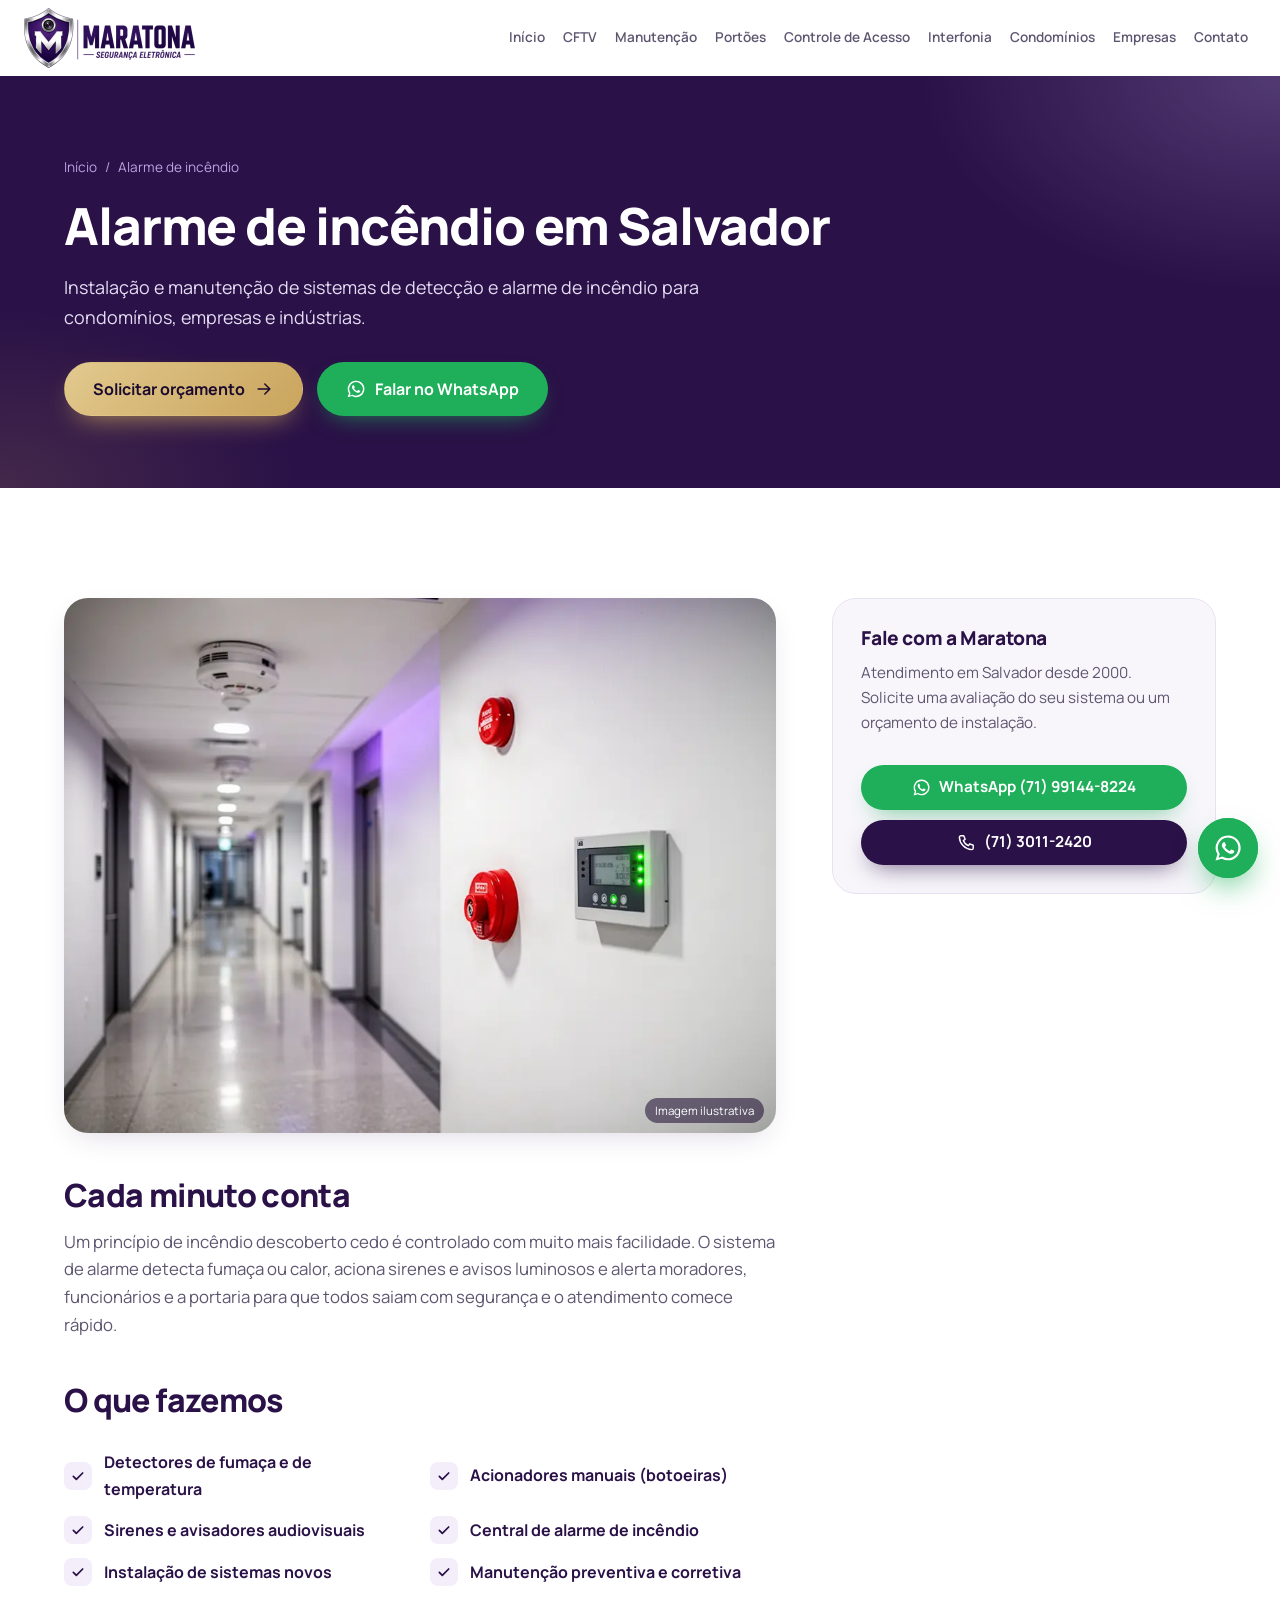
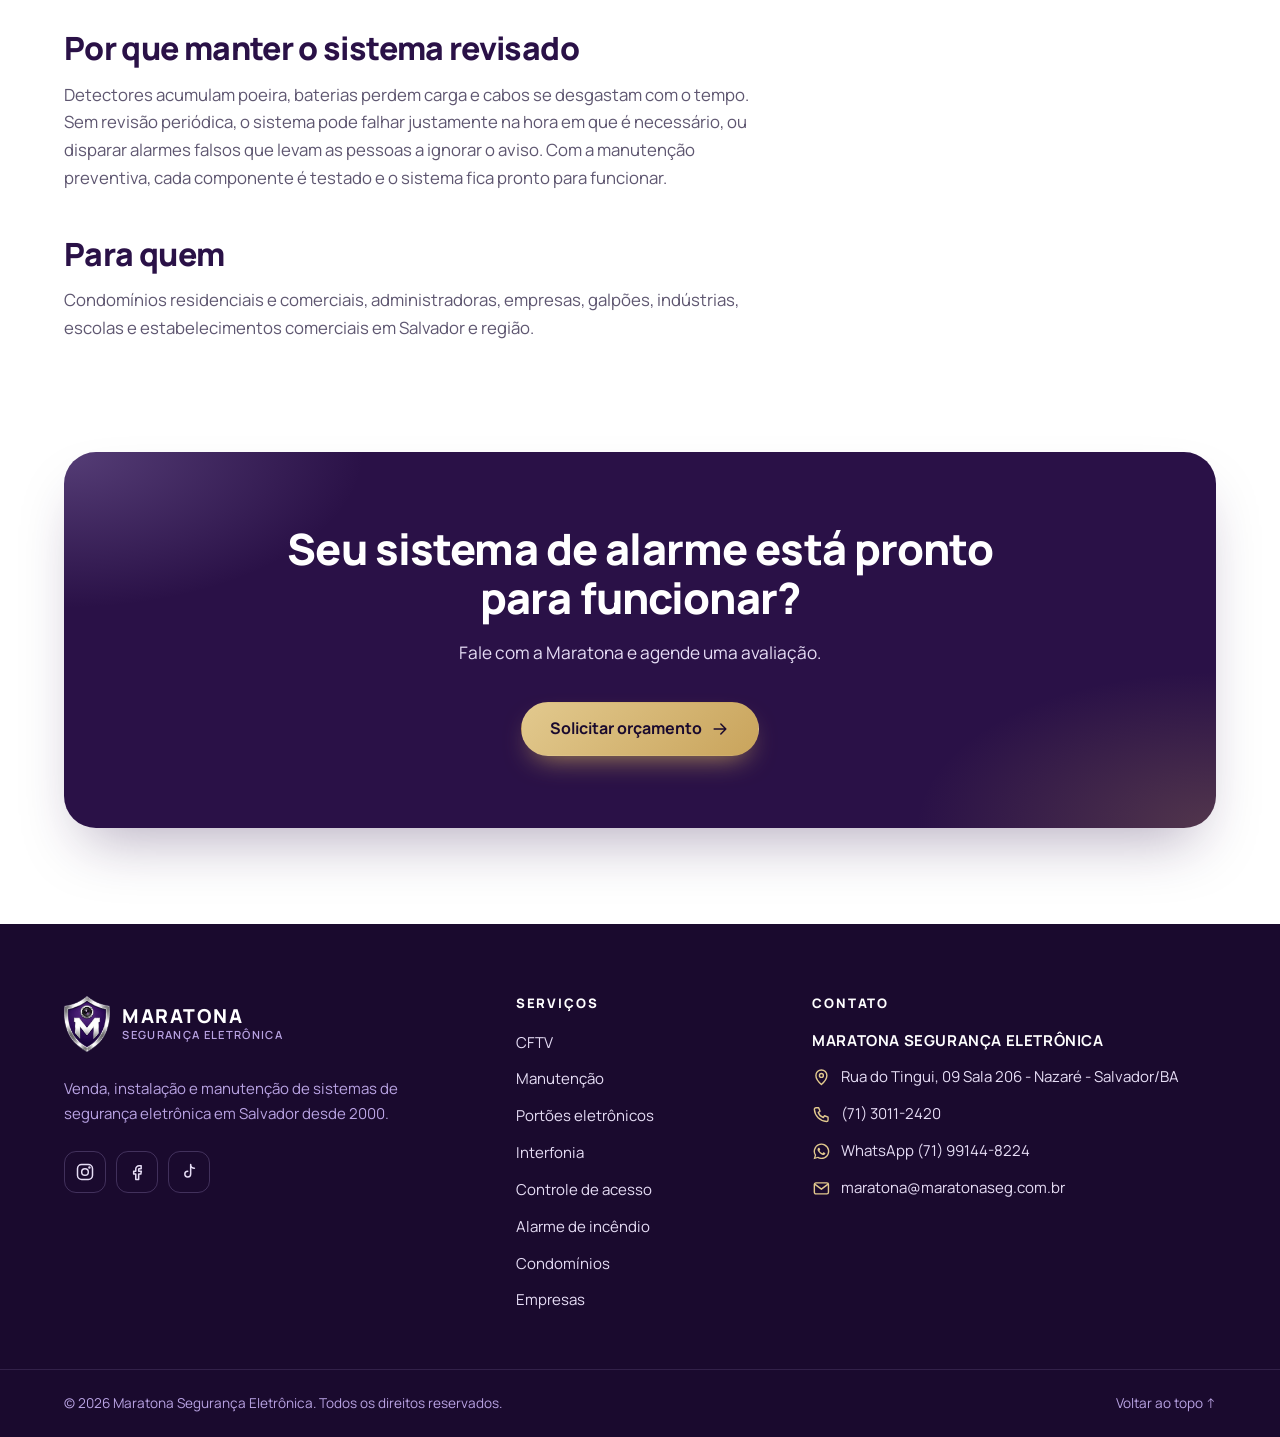
==== alarme-de-incendio/index.html @ a8b145b1 "Cria landing page de alarme de incêndio - Nova página /alarme-de-incendio/ com foto, serviços e cham" ====
<!DOCTYPE html>
<html lang="pt-BR">
<head>
  <meta charset="UTF-8">
  <meta name="viewport" content="width=device-width, initial-scale=1">
  <title>Alarme de incêndio em Salvador | Maratona Segurança Eletrônica</title>
  <meta name="description" content="Instalação e manutenção de sistemas de alarme de incêndio em Salvador: detectores de fumaça e calor, acionadores manuais, sirenes e central. Para condomínios e empresas.">
  <link rel="canonical" href="https://maratonaseg.com.br/alarme-de-incendio/">
  <meta name="theme-color" content="#2A1147">
  <meta property="og:type" content="website">
  <meta property="og:locale" content="pt_BR">
  <meta property="og:site_name" content="Maratona Segurança Eletrônica">
  <meta property="og:title" content="Alarme de incêndio em Salvador | Maratona Segurança Eletrônica">
  <meta property="og:description" content="Instalação e manutenção de sistemas de alarme de incêndio em Salvador: detectores de fumaça e calor, acionadores manuais, sirenes e central. Para condomínios e empresas.">
  <meta property="og:url" content="https://maratonaseg.com.br/alarme-de-incendio/">
  <meta property="og:image" content="https://maratonaseg.com.br/assets/img/og-image.png">
  <meta name="twitter:card" content="summary_large_image">
  <link rel="icon" href="../favicon.ico" sizes="any">
  <link rel="icon" href="../assets/img/favicon-32.png" sizes="32x32" type="image/png">
  <link rel="apple-touch-icon" href="../assets/img/apple-touch-icon.png">
  <link rel="manifest" href="../site.webmanifest">
  <link rel="preconnect" href="https://fonts.googleapis.com">
  <link rel="preconnect" href="https://fonts.gstatic.com" crossorigin>
  <link href="https://fonts.googleapis.com/css2?family=Manrope:wght@400;500;600;700;800&display=swap" rel="stylesheet">
  <link rel="stylesheet" href="../style.css?v=20261013b">
</head>
<body>
<!-- Página interna: Alarme de incêndio. Edite o conteúdo livremente mantendo a estrutura. -->
<svg width="0" height="0" style="position:absolute" aria-hidden="true" focusable="false">
  <defs>
    <symbol id="i-camera" viewBox="0 0 24 24"><path d="M3 7.5 16.5 4l1.6 5.2L4.6 13z"/><path d="m18 9 3-1v5l-3-.8"/><path d="M8 12.2 9 17H5"/><circle cx="12" cy="8" r="1.3"/></symbol>
    <symbol id="i-wrench" viewBox="0 0 24 24"><path d="M14.7 6.3a4 4 0 0 0 5 5L21 12.6a6 6 0 0 1-7.6 1.4L6 21.4a2 2 0 0 1-2.8-2.8L10.6 11A6 6 0 0 1 12 3.4z"/></symbol>
    <symbol id="i-gate" viewBox="0 0 24 24"><path d="M3 21V5M21 21V5M3 8h18M7 8v13M11 8v13M15 8v13M19 8v13M3 5h18"/></symbol>
    <symbol id="i-intercom" viewBox="0 0 24 24"><rect x="6" y="2.5" width="12" height="19" rx="2.5"/><circle cx="12" cy="7.5" r="1.8"/><path d="M9.5 12.5h5M9.5 15.5h5M9.5 18.5h5"/></symbol>
    <symbol id="i-access" viewBox="0 0 24 24"><path d="M4 8V5.5A1.5 1.5 0 0 1 5.5 4H8M16 4h2.5A1.5 1.5 0 0 1 20 5.5V8M20 16v2.5a1.5 1.5 0 0 1-1.5 1.5H16M8 20H5.5A1.5 1.5 0 0 1 4 18.5V16"/><circle cx="12" cy="10" r="2.6"/><path d="M7.8 16.5a4.6 4.6 0 0 1 8.4 0"/></symbol>
    <symbol id="i-lock" viewBox="0 0 24 24"><rect x="4.5" y="10.5" width="15" height="10.5" rx="2"/><path d="M8 10.5V7a4 4 0 0 1 8 0v3.5"/><circle cx="12" cy="15.3" r="1.4"/><path d="M12 16.7v1.6"/></symbol>
    <symbol id="i-alarm" viewBox="0 0 24 24"><path d="M6 16V11a6 6 0 0 1 12 0v5"/><path d="M4 16h16v3H4z"/><path d="M12 2v2M3.5 5.5 5 7M20.5 5.5 19 7"/></symbol>
    <symbol id="i-fire" viewBox="0 0 24 24"><path d="M12 2c1 3.5 5 5.5 5 10a5 5 0 0 1-10 0c0-2.4 1.2-4 2.5-5.3.2 1.6 1 2.8 2.3 3.3C12.3 7.5 11.6 4.6 12 2z"/><path d="M12 21a2.2 2.2 0 0 1-2.2-2.2c0-1.4 1.2-2.2 2.2-3.6 1 1.4 2.2 2.2 2.2 3.6A2.2 2.2 0 0 1 12 21z"/></symbol>
    <symbol id="i-fence" viewBox="0 0 24 24"><path d="M3 21V9M9 21V9M15 21V9M21 21V9M3 11.5h18M3 14.5h18M3 17.5h18"/><path d="m12 2-2 4h3l-2 4"/></symbol>
    <symbol id="i-videoporteiro" viewBox="0 0 24 24"><rect x="3" y="3" width="18" height="13" rx="2"/><circle cx="12" cy="8.5" r="2.2"/><path d="M8.5 13.2a4 4 0 0 1 7 0"/><path d="M8 20h8M12 16v4"/></symbol>
    <symbol id="i-auto" viewBox="0 0 24 24"><rect x="7" y="7" width="10" height="10" rx="1.5"/><path d="M10 10h4v4h-4zM10 3v4M14 3v4M10 17v4M14 17v4M3 10h4M3 14h4M17 10h4M17 14h4"/></symbol>
    <symbol id="i-check" viewBox="0 0 24 24"><path d="m5 12.5 4.5 4.5L19 7.5"/></symbol>
    <symbol id="i-arrow" viewBox="0 0 24 24"><path d="M5 12h14M13 6l6 6-6 6"/></symbol>
    <symbol id="i-phone" viewBox="0 0 24 24"><path d="M5 3.5h3.5l1.8 4.5-2.3 1.5a11 11 0 0 0 6.5 6.5l1.5-2.3 4.5 1.8V19a2 2 0 0 1-2 2A16.5 16.5 0 0 1 3 5.5a2 2 0 0 1 2-2z"/></symbol>
    <symbol id="i-mail" viewBox="0 0 24 24"><rect x="3" y="5" width="18" height="14" rx="2"/><path d="m3.5 6.5 8.5 6.5 8.5-6.5"/></symbol>
    <symbol id="i-pin" viewBox="0 0 24 24"><path d="M12 21s-7-6.2-7-11.5a7 7 0 0 1 14 0C19 14.8 12 21 12 21z"/><circle cx="12" cy="9.5" r="2.5"/></symbol>
    <symbol id="i-shield" viewBox="0 0 24 24"><path d="M12 2.5 4 5.5v6c0 5 3.4 8.8 8 10 4.6-1.2 8-5 8-10v-6z"/><path d="m8.5 12 2.5 2.5 4.5-5"/></symbol>
    <symbol id="i-clock" viewBox="0 0 24 24"><circle cx="12" cy="12" r="9"/><path d="M12 7v5l3.5 2"/></symbol>
    <symbol id="i-building" viewBox="0 0 24 24"><path d="M4 21V4.5A1.5 1.5 0 0 1 5.5 3h8A1.5 1.5 0 0 1 15 4.5V21M15 9h3.5A1.5 1.5 0 0 1 20 10.5V21M2.5 21h19M8 7h3M8 11h3M8 15h3"/></symbol>
    <symbol id="i-report" viewBox="0 0 24 24"><path d="M14 3H6.5A1.5 1.5 0 0 0 5 4.5v15A1.5 1.5 0 0 0 6.5 21h11a1.5 1.5 0 0 0 1.5-1.5V8z"/><path d="M14 3v5h5M8.5 13h7M8.5 17h5"/></symbol>
    <symbol id="i-whatsapp" viewBox="0 0 24 24"><path fill="currentColor" stroke="none" d="M12.04 2a9.9 9.9 0 0 0-8.5 14.98L2 22l5.16-1.5A9.93 9.93 0 1 0 12.04 2zm0 18.13a8.2 8.2 0 0 1-4.2-1.15l-.3-.18-3.06.9.9-2.98-.2-.31a8.22 8.22 0 1 1 6.86 3.72zm4.5-6.15c-.25-.12-1.46-.72-1.69-.8-.23-.08-.39-.12-.55.12-.17.25-.64.8-.78.97-.14.16-.29.18-.53.06a6.7 6.7 0 0 1-3.34-2.92c-.25-.43.25-.4.72-1.34.08-.16.04-.3-.02-.43-.06-.12-.55-1.33-.76-1.82-.2-.48-.4-.41-.55-.42h-.47a.9.9 0 0 0-.65.3 2.74 2.74 0 0 0-.86 2.04 4.77 4.77 0 0 0 1 2.53 10.9 10.9 0 0 0 4.18 3.7c1.56.67 2.17.73 2.95.61.47-.07 1.46-.6 1.66-1.17.2-.58.2-1.07.14-1.17-.06-.1-.22-.16-.47-.28z"/></symbol>
    <symbol id="i-instagram" viewBox="0 0 24 24"><rect x="3" y="3" width="18" height="18" rx="5"/><circle cx="12" cy="12" r="4"/><circle cx="17.3" cy="6.7" r=".6" fill="currentColor"/></symbol>
    <symbol id="i-facebook" viewBox="0 0 24 24"><path d="M14.5 8H17V4.5h-2.5A4 4 0 0 0 10.5 8.5V11H8v3.5h2.5V21H14v-6.5h2.6l.6-3.5H14V8.8a.8.8 0 0 1 .5-.8z"/></symbol>
    <symbol id="i-tiktok" viewBox="0 0 24 24"><path d="M14 3v11.5a3.5 3.5 0 1 1-3.5-3.5M14 3a4.5 4.5 0 0 0 4.5 4.5"/></symbol>
    <symbol id="i-youtube" viewBox="0 0 24 24"><rect x="2.5" y="5.5" width="19" height="13" rx="3.5"/><path d="m10.5 9.3 4.5 2.7-4.5 2.7z" fill="currentColor"/></symbol>
  </defs>
</svg>

<a class="skip-link" href="#conteudo">Pular para o conteúdo</a>
<header class="header" id="topo">
  <div class="container header__inner">
    <a href="../" class="logo" aria-label="Maratona Segurança Eletrônica — página inicial">
      <img class="logo__img" src="../assets/img/logo.png" srcset="../assets/img/logo.png 1x, ../assets/img/logo@2x.png 2x" alt="Maratona Segurança Eletrônica" width="342" height="120">
    </a>

    <nav class="nav" id="menu" aria-label="Menu principal">
      <ul class="nav__list">
        <li><a href="../">Início</a></li>
        <li><a href="../#cftv">CFTV</a></li>
        <li><a href="../#manutencao">Manutenção</a></li>
        <li><a href="../#portoes">Portões</a></li>
        <li><a href="../#controle-de-acesso">Controle de Acesso</a></li>
        <li><a href="../#interfonia">Interfonia</a></li>
        <li><a href="../#condominios">Condomínios</a></li>
        <li><a href="../#empresas">Empresas</a></li>
        <li><a href="../#contato">Contato</a></li>
      </ul>
      <a class="btn btn--whats nav__cta-mobile" href="https://wa.me/5571991448224?text=Ol%C3%A1%2C%20vim%20pelo%20site%20da%20Maratona%20e%20gostaria%20de%20um%20atendimento." target="_blank" rel="noopener" data-whats>
        <svg class="icon"><use href="#i-whatsapp"/></svg> Falar no WhatsApp
      </a>
    </nav>

    <a class="btn btn--whats header__cta" href="https://wa.me/5571991448224?text=Ol%C3%A1%2C%20vim%20pelo%20site%20da%20Maratona%20e%20gostaria%20de%20um%20atendimento." target="_blank" rel="noopener" data-whats>
      <svg class="icon"><use href="#i-whatsapp"/></svg> Falar no WhatsApp
    </a>

    <button class="menu-toggle" type="button" aria-controls="menu" aria-expanded="false" aria-label="Abrir menu">
      <span></span><span></span><span></span>
    </button>
  </div>
</header>

<main id="conteudo">
  <section class="page-hero">
    <div class="container">
      <nav class="breadcrumb" aria-label="Você está em"><a href="../">Início</a> <span aria-hidden="true">/</span> <span aria-current="page">Alarme de incêndio</span></nav>
      <h1>Alarme de incêndio em Salvador</h1>
      <p>Instalação e manutenção de sistemas de detecção e alarme de incêndio para condomínios, empresas e indústrias.</p>
      <div class="hero__actions">
        <a class="btn btn--gold btn--lg" href="../#contato" data-servico="Alarme de incêndio">Solicitar orçamento <svg class="icon"><use href="#i-arrow"/></svg></a>
        <a class="btn btn--whats btn--lg" href="https://wa.me/5571991448224?text=Ol%C3%A1%2C%20vim%20pelo%20site%20e%20gostaria%20de%20um%20or%C3%A7amento%20de%20alarme%20de%20inc%C3%AAndio." target="_blank" rel="noopener"><svg class="icon"><use href="#i-whatsapp"/></svg> Falar no WhatsApp</a>
      </div>
    </div>
  </section>

  <section class="section">
    <div class="container page-body">
      <div>
        <figure class="page-photo">
          <img src="../assets/img/fotos/alarme-incendio.webp" srcset="../assets/img/fotos/alarme-incendio-600.webp 600w, ../assets/img/fotos/alarme-incendio.webp 1024w" sizes="(max-width: 1024px) 92vw, 720px" width="1024" height="768" alt="Detector de fumaça, acionador manual e sirene de alarme de incêndio em corredor" decoding="async">
          <figcaption>Imagem ilustrativa</figcaption>
        </figure>

        <h2>Cada minuto conta</h2>
        <p>Um princípio de incêndio descoberto cedo é controlado com muito mais facilidade. O sistema de alarme detecta fumaça ou calor, aciona sirenes e avisos luminosos e alerta moradores, funcionários e a portaria para que todos saiam com segurança e o atendimento comece rápido.</p>

        <h2>O que fazemos</h2>
        <ul class="feature-list">
          <li><svg class="icon"><use href="#i-check"/></svg> Detectores de fumaça e de temperatura</li>
          <li><svg class="icon"><use href="#i-check"/></svg> Acionadores manuais (botoeiras)</li>
          <li><svg class="icon"><use href="#i-check"/></svg> Sirenes e avisadores audiovisuais</li>
          <li><svg class="icon"><use href="#i-check"/></svg> Central de alarme de incêndio</li>
          <li><svg class="icon"><use href="#i-check"/></svg> Instalação de sistemas novos</li>
          <li><svg class="icon"><use href="#i-check"/></svg> Manutenção preventiva e corretiva</li>
        </ul>

        <h2>Por que manter o sistema revisado</h2>
        <p>Detectores acumulam poeira, baterias perdem carga e cabos se desgastam com o tempo. Sem revisão periódica, o sistema pode falhar justamente na hora em que é necessário, ou disparar alarmes falsos que levam as pessoas a ignorar o aviso. Com a manutenção preventiva, cada componente é testado e o sistema fica pronto para funcionar.</p>

        <h2>Para quem</h2>
        <p>Condomínios residenciais e comerciais, administradoras, empresas, galpões, indústrias, escolas e estabelecimentos comerciais em Salvador e região.</p>
      </div>
      <aside class="page-aside">
        <h3>Fale com a Maratona</h3>
        <p>Atendimento em Salvador desde 2000. Solicite uma avaliação do seu sistema ou um orçamento de instalação.</p>
        <a class="btn btn--whats" href="https://wa.me/5571991448224?text=Ol%C3%A1%2C%20vim%20pelo%20site%20e%20gostaria%20de%20um%20or%C3%A7amento%20de%20alarme%20de%20inc%C3%AAndio." target="_blank" rel="noopener"><svg class="icon"><use href="#i-whatsapp"/></svg> WhatsApp (71) 99144-8224</a>
        <a class="btn btn--primary" href="tel:+557130112420"><svg class="icon"><use href="#i-phone"/></svg> (71) 3011-2420</a>
      </aside>
    </div>
  </section>

  <section class="section cta-final" style="padding:0 0 96px;background:#fff">
    <div class="container">
      <div class="cta-final__inner">
        <h2>Seu sistema de alarme está pronto para funcionar?</h2>
        <p>Fale com a Maratona e agende uma avaliação.</p>
        <div class="cta-final__actions">
          <a class="btn btn--gold btn--lg" href="../#contato" data-servico="Alarme de incêndio">Solicitar orçamento <svg class="icon"><use href="#i-arrow"/></svg></a>
        </div>
      </div>
    </div>
  </section>
</main>

<footer class="footer">
  <div class="container footer__grid">
    <div class="footer__brand">
      <a href="../" class="logo logo--light" aria-label="Maratona Segurança Eletrônica — voltar ao topo">
        <img class="logo__shield" src="../assets/img/logo-escudo.png" alt="" width="165" height="200" loading="lazy">
        <span class="logo__text"><strong>MARATONA</strong><small>Segurança Eletrônica</small></span>
      </a>
      <p>Venda, instalação e manutenção de sistemas de segurança eletrônica em Salvador desde 2000.</p>
      <!-- Redes sociais -->
      <ul class="social" aria-label="Redes sociais">
        <li><a href="https://www.instagram.com/maratonaseg/" target="_blank" rel="noopener" data-social="instagram" aria-label="Instagram @maratonaseg"><svg class="icon"><use href="#i-instagram"/></svg></a></li>
        <li><a href="https://www.facebook.com/maratona.seg" target="_blank" rel="noopener" data-social="facebook" aria-label="Facebook maratona.seg"><svg class="icon"><use href="#i-facebook"/></svg></a></li>
        <li><a href="https://www.tiktok.com/@maratonaseg" target="_blank" rel="noopener" data-social="tiktok" aria-label="TikTok @maratonaseg"><svg class="icon"><use href="#i-tiktok"/></svg></a></li>
      </ul>
    </div>

    <div>
      <h3 class="footer__title">Serviços</h3>
      <ul class="footer__links">
        <li><a href="../cftv/">CFTV</a></li>
        <li><a href="../manutencao/">Manutenção</a></li>
        <li><a href="../portoes/">Portões eletrônicos</a></li>
        <li><a href="../interfonia/">Interfonia</a></li>
        <li><a href="../controle-de-acesso/">Controle de acesso</a></li>
        <li><a href="../alarme-de-incendio/">Alarme de incêndio</a></li>
        <li><a href="../condominios/">Condomínios</a></li>
        <li><a href="../empresas/">Empresas</a></li>
      </ul>
    </div>

    <div>
      <h3 class="footer__title">Contato</h3>
      <ul class="footer__contact">
        <li><strong>MARATONA SEGURANÇA ELETRÔNICA</strong></li>
        <li><svg class="icon"><use href="#i-pin"/></svg> Rua do Tingui, 09 Sala 206 - Nazaré - Salvador/BA</li>
        <li><svg class="icon"><use href="#i-phone"/></svg> <a href="tel:+557130112420">(71) 3011-2420</a></li>
        <li><svg class="icon"><use href="#i-whatsapp"/></svg> <a href="https://wa.me/5571991448224" target="_blank" rel="noopener" data-whats>WhatsApp (71) 99144-8224</a></li>
        <li><svg class="icon"><use href="#i-mail"/></svg> <a href="mailto:maratona@maratonaseg.com.br">maratona@maratonaseg.com.br</a></li>
      </ul>
    </div>
  </div>
  <div class="footer__bottom">
    <div class="container">
      <p>© <span id="ano">2026</span> Maratona Segurança Eletrônica. Todos os direitos reservados.</p>
      <a href="#topo">Voltar ao topo ↑</a>
    </div>
  </div>
</footer>

<a class="whats-float" href="https://wa.me/5571991448224?text=Ol%C3%A1%2C%20vim%20pelo%20site%20da%20Maratona%20e%20gostaria%20de%20um%20atendimento." target="_blank" rel="noopener" aria-label="Falar no WhatsApp" data-whats>
  <svg class="icon"><use href="#i-whatsapp"/></svg>
</a>

<script src="../script.js" defer></script>
</body>
</html>
---- style.css ----
/* ==========================================================
   MARATONA SEGURANÇA ELETRÔNICA — style.css
   Cor principal: #2A1147 (roxo escuro)
   ========================================================== */

/* ---------- Tokens ---------- */
:root {
  --roxo: #2A1147;
  --roxo-900: #1A0A2E;
  --roxo-700: #3D1C63;
  --roxo-500: #5B3D8A;
  --lilas: #B9A3E3;
  --lilas-200: #E6DDF5;
  --lilas-100: #F3EEFA;
  --dourado: #C9A45C;
  --dourado-claro: #E2C98E;
  --whats: #1FAF5A;
  --whats-dark: #178A47;

  --bg: #FFFFFF;
  --bg-soft: #F8F6FB;
  --text: #1E1530;
  --text-muted: #5E5670;
  --border: #E7E2EF;

  --radius-sm: 10px;
  --radius: 16px;
  --radius-lg: 24px;
  --shadow-sm: 0 1px 2px rgba(42, 17, 71, .06), 0 2px 8px rgba(42, 17, 71, .05);
  --shadow: 0 10px 30px -10px rgba(42, 17, 71, .18);
  --shadow-lg: 0 30px 60px -20px rgba(42, 17, 71, .35);

  --font: "Manrope", system-ui, -apple-system, "Segoe UI", Roboto, sans-serif;
  --container: 1200px;
  --header-h: 76px;
  --ease: cubic-bezier(.2, .7, .2, 1);
}

/* ---------- Reset / base ---------- */
*, *::before, *::after { box-sizing: border-box; }
html { scroll-behavior: smooth; scroll-padding-top: calc(var(--header-h) + 12px); -webkit-text-size-adjust: 100%; }
body {
  margin: 0;
  font-family: var(--font);
  font-size: 16px;
  line-height: 1.65;
  color: var(--text);
  background: var(--bg);
  -webkit-font-smoothing: antialiased;
  overflow-x: hidden;
}
html, body { overflow-x: clip; }
img, svg { display: block; max-width: 100%; }
a { color: inherit; text-decoration: none; }
ul, ol { margin: 0; padding: 0; list-style: none; }
h1, h2, h3 { margin: 0; line-height: 1.15; letter-spacing: -.02em; color: var(--roxo); }
p { margin: 0; }
address { font-style: normal; }
button, input, select, textarea { font: inherit; color: inherit; }

.container { width: 100%; max-width: var(--container); margin-inline: auto; padding-inline: 24px; }

.icon {
  width: 1.25em; height: 1.25em; flex-shrink: 0;
  fill: none; stroke: currentColor; stroke-width: 1.8; stroke-linecap: round; stroke-linejoin: round;
}
.icon--lg { width: 30px; height: 30px; }

:focus-visible { outline: 3px solid var(--dourado); outline-offset: 3px; border-radius: 6px; }

.skip-link {
  position: absolute; left: 16px; top: -60px; z-index: 200;
  background: var(--roxo); color: #fff; padding: 10px 16px; border-radius: 8px;
}
.skip-link:focus { top: 12px; }

/* ---------- Botões ---------- */
.btn {
  display: inline-flex; align-items: center; justify-content: center; gap: .55em;
  padding: 12px 22px; border-radius: 999px; border: 1.5px solid transparent;
  font-weight: 700; font-size: .95rem; line-height: 1.2; white-space: nowrap;
  cursor: pointer; transition: transform .2s var(--ease), box-shadow .2s var(--ease), background .2s, color .2s, border-color .2s;
}
.btn:hover { transform: translateY(-2px); }
.btn--lg { padding: 16px 28px; font-size: 1rem; }
.btn--block { width: 100%; }
.btn--primary { background: var(--roxo); color: #fff; box-shadow: 0 10px 24px -10px rgba(42, 17, 71, .7); }
.btn--primary:hover { background: var(--roxo-700); }
.btn--whats { background: var(--whats); color: #fff; box-shadow: 0 10px 24px -12px rgba(31, 175, 90, .8); }
.btn--whats:hover { background: var(--whats-dark); }
.btn--gold { background: linear-gradient(135deg, var(--dourado-claro), var(--dourado)); color: var(--roxo-900); box-shadow: 0 12px 28px -12px rgba(201, 164, 92, .9); }
.btn--ghost-light { border-color: rgba(255, 255, 255, .35); color: #fff; }
.btn--ghost-light:hover { background: rgba(255, 255, 255, .08); border-color: rgba(255, 255, 255, .6); }

/* ---------- Logo ---------- */
.logo { display: inline-flex; align-items: center; gap: 12px; flex-shrink: 0; }
.logo__img { height: 60px; width: auto; }
.logo__shield { height: 56px; width: auto; }
.logo__mark {
  display: grid; place-items: center; width: 42px; height: 42px; border-radius: 12px;
  background: linear-gradient(145deg, var(--roxo-700), var(--roxo));
  color: #fff; font-weight: 800; font-size: 1.3rem;
  box-shadow: inset 0 -3px 0 var(--dourado);
}
.logo__text { display: flex; flex-direction: column; line-height: 1.05; }
.logo__text strong { color: var(--roxo); font-size: 1.2rem; font-weight: 800; letter-spacing: .08em; }
.logo__text small { color: var(--text-muted); font-size: .7rem; font-weight: 600; letter-spacing: .12em; text-transform: uppercase; margin-top: 3px; }
.logo--light .logo__text strong { color: #fff; }
.logo--light .logo__text small { color: var(--lilas); }

/* ---------- Header ---------- */
.header {
  position: sticky; top: 0; z-index: 100; height: var(--header-h);
  background: transparent;
  border-bottom: 1px solid transparent;
  transition: border-color .3s, box-shadow .3s;
}
.header::before {
  content: ""; position: absolute; inset: 0; z-index: -1;
  background: rgba(255, 255, 255, .9);
  backdrop-filter: saturate(160%) blur(14px); -webkit-backdrop-filter: saturate(160%) blur(14px);
}
.header.is-scrolled { border-color: var(--border); box-shadow: 0 6px 24px -18px rgba(42, 17, 71, .5); }
.header__inner { height: 100%; display: flex; align-items: center; gap: 20px; max-width: 1400px; }
.nav { margin-left: auto; }
.nav__list { display: flex; align-items: center; gap: 2px; }
.nav__list a {
  position: relative; display: block; padding: 8px 10px; border-radius: 8px;
  font-size: .88rem; font-weight: 600; color: var(--text-muted); white-space: nowrap; transition: color .2s;
}
.nav__list a::after {
  content: ""; position: absolute; left: 10px; right: 10px; bottom: 2px; height: 2px;
  background: var(--dourado); transform: scaleX(0); transform-origin: left; transition: transform .25s var(--ease);
}
.nav__list a:hover, .nav__list a.is-active { color: var(--roxo); }
.nav__list a:hover::after, .nav__list a.is-active::after { transform: scaleX(1); }
.nav__cta-mobile { display: none; }
.header__cta { padding: 10px 18px; font-size: .88rem; }

.menu-toggle {
  display: none; width: 46px; height: 46px; margin-left: 8px; border: 1px solid var(--border);
  border-radius: 12px; background: #fff; cursor: pointer; position: relative;
}
.menu-toggle span {
  position: absolute; left: 12px; right: 12px; height: 2px; background: var(--roxo); border-radius: 2px;
  transition: transform .3s var(--ease), opacity .2s;
}
.menu-toggle span:nth-child(1) { top: 15px; }
.menu-toggle span:nth-child(2) { top: 22px; }
.menu-toggle span:nth-child(3) { top: 29px; }
.menu-toggle[aria-expanded="true"] span:nth-child(1) { transform: translateY(7px) rotate(45deg); }
.menu-toggle[aria-expanded="true"] span:nth-child(2) { opacity: 0; }
.menu-toggle[aria-expanded="true"] span:nth-child(3) { transform: translateY(-7px) rotate(-45deg); }

/* ---------- Tipografia de seção ---------- */
.section { padding: 110px 0; }
.section__head { max-width: 720px; margin: 0 auto 56px; text-align: center; }
.section__head h2, .section h2 { font-size: clamp(1.9rem, 3.4vw, 2.75rem); font-weight: 800; }
.section__head p:not(.kicker) { margin-top: 16px; color: var(--text-muted); font-size: 1.08rem; }
.kicker {
  display: inline-flex; align-items: center; gap: 10px; margin-bottom: 14px;
  font-size: .78rem; font-weight: 800; letter-spacing: .16em; text-transform: uppercase; color: var(--roxo-500);
}
.kicker::before { content: ""; width: 22px; height: 2px; background: var(--dourado); }
.kicker--gold { color: var(--dourado-claro); }

/* ---------- Hero ---------- */
.hero { position: relative; overflow: hidden; padding: 84px 0 110px; }
.hero__bg {
  position: absolute; inset: 0; z-index: -1;
  background:
    radial-gradient(900px 500px at 88% 10%, rgba(185, 163, 227, .35), transparent 60%),
    radial-gradient(700px 400px at 0% 100%, rgba(201, 164, 92, .10), transparent 60%),
    linear-gradient(180deg, #fff 0%, var(--bg-soft) 100%);
}
.hero__bg::after {
  content: ""; position: absolute; inset: 0;
  background-image: linear-gradient(rgba(42, 17, 71, .05) 1px, transparent 1px), linear-gradient(90deg, rgba(42, 17, 71, .05) 1px, transparent 1px);
  background-size: 48px 48px;
  mask-image: radial-gradient(ellipse 70% 60% at 70% 40%, #000 20%, transparent 75%);
  -webkit-mask-image: radial-gradient(ellipse 70% 60% at 70% 40%, #000 20%, transparent 75%);
}
.hero__inner { display: grid; grid-template-columns: 1.05fr 1fr; gap: 56px; align-items: center; }
.eyebrow {
  display: inline-flex; align-items: center; gap: 10px; padding: 7px 14px 7px 12px; margin-bottom: 24px;
  background: #fff; border: 1px solid var(--lilas-200); border-radius: 999px;
  font-size: .82rem; font-weight: 700; color: var(--roxo); box-shadow: var(--shadow-sm);
}
.eyebrow__dot { width: 8px; height: 8px; border-radius: 50%; background: var(--dourado); box-shadow: 0 0 0 4px rgba(201, 164, 92, .2); }
.hero h1 { font-size: clamp(2.3rem, 5vw, 3.7rem); font-weight: 800; letter-spacing: -.035em; }
.hl { background: linear-gradient(90deg, var(--roxo-500), var(--roxo) 70%); -webkit-background-clip: text; background-clip: text; color: transparent; position: relative; }
.hero__lead { margin-top: 22px; max-width: 560px; font-size: 1.15rem; color: var(--text-muted); }
.hero__actions { display: flex; flex-wrap: wrap; gap: 14px; margin-top: 34px; }
.hero__tags { display: flex; flex-wrap: wrap; gap: 8px; margin-top: 34px; }
.hero__tags li {
  padding: 6px 12px; border-radius: 8px; background: var(--lilas-100); color: var(--roxo-700);
  font-size: .8rem; font-weight: 700;
}

/* Hero visual */
.hero__visual { position: relative; min-height: 460px; }
.panel { position: absolute; white-space: nowrap; background: #fff; border-radius: var(--radius-lg); box-shadow: var(--shadow-lg); border: 1px solid rgba(255, 255, 255, .7); }
.panel--feed {
  top: 10px; right: 0; width: 88%; padding: 12px; background: var(--roxo-900);
  border-color: rgba(185, 163, 227, .2); animation: float 7s ease-in-out infinite;
}
.panel__bar, .panel__foot {
  display: flex; align-items: center; gap: 8px; padding: 6px 8px;
  color: var(--lilas-200); font-size: .74rem; font-weight: 600; letter-spacing: .04em;
}
.panel__foot { justify-content: space-between; color: var(--lilas); }
.panel__live { margin-left: auto; padding: 2px 8px; border-radius: 6px; background: rgba(201, 164, 92, .2); color: var(--dourado-claro); font-size: .66rem; font-weight: 800; }
.rec { width: 8px; height: 8px; border-radius: 50%; background: #ff4d6d; animation: blink 1.4s infinite; }
.mono { font-family: ui-monospace, SFMono-Regular, Menlo, monospace; color: #ff8fa3; }
.feed { position: relative; aspect-ratio: 16 / 10; border-radius: 14px; overflow: hidden; }
.feed__scene { position: absolute; inset: 0; width: 100%; height: 100%; }
.feed__grid {
  position: absolute; inset: 0; z-index: 2; pointer-events: none;
  background-image: linear-gradient(rgba(185, 163, 227, .12) 1px, transparent 1px), linear-gradient(90deg, rgba(185, 163, 227, .12) 1px, transparent 1px);
  background-size: 33.33% 33.33%;
}
.feed__scan {
  position: absolute; left: 0; right: 0; height: 40%; z-index: 3;
  background: linear-gradient(180deg, transparent, rgba(185, 163, 227, .18), transparent);
  animation: scan 4s linear infinite;
}
.panel--access {
  left: 0; bottom: 100px; z-index: 2; display: flex; align-items: center; gap: 14px; padding: 16px 20px 16px 16px;
  animation: float 7s ease-in-out -2s infinite;
}
.face { position: relative; width: 58px; height: 58px; border-radius: 12px; background: var(--lilas-100); display: grid; place-items: center; }
.face svg { width: 40px; fill: none; stroke: var(--roxo); stroke-width: 4; stroke-linecap: round; }
.face__corner { position: absolute; width: 12px; height: 12px; border: 2.5px solid var(--dourado); }
.face__corner.tl { top: -3px; left: -3px; border-right: 0; border-bottom: 0; border-radius: 6px 0 0 0; }
.face__corner.tr { top: -3px; right: -3px; border-left: 0; border-bottom: 0; border-radius: 0 6px 0 0; }
.face__corner.bl { bottom: -3px; left: -3px; border-right: 0; border-top: 0; border-radius: 0 0 0 6px; }
.face__corner.br { bottom: -3px; right: -3px; border-left: 0; border-top: 0; border-radius: 0 0 6px 0; }
.access__label { font-size: .72rem; font-weight: 700; letter-spacing: .08em; text-transform: uppercase; color: var(--text-muted); }
.access__ok { display: flex; align-items: center; gap: 6px; font-weight: 800; color: var(--whats-dark); }
.panel--cam {
  right: 18px; bottom: -6px; display: flex; align-items: center; gap: 12px; padding: 12px 18px 12px 12px;
  animation: float 7s ease-in-out -4s infinite;
}
.cam-illus { width: 76px; }
.cam__status { display: flex; align-items: center; gap: 8px; font-weight: 700; font-size: .9rem; color: var(--roxo); }
.dot-ok { width: 9px; height: 9px; border-radius: 50%; background: var(--whats); box-shadow: 0 0 0 4px rgba(31, 175, 90, .18); }

@keyframes float { 0%, 100% { transform: translateY(0); } 50% { transform: translateY(-10px); } }
@keyframes blink { 50% { opacity: .25; } }
@keyframes scan { from { top: -40%; } to { top: 100%; } }

/* ---------- Confiança ---------- */
.trust { position: relative; z-index: 2; margin-top: -48px; }
.trust__grid {
  display: grid; grid-template-columns: repeat(4, 1fr);
  background: #fff; border: 1px solid var(--border); border-radius: var(--radius-lg); box-shadow: var(--shadow);
  padding: 0;
}
.trust__item { display: flex; align-items: center; gap: 16px; padding: 28px; color: var(--roxo-500); }
.trust__item + .trust__item { border-left: 1px solid var(--border); }
.trust__item p { display: flex; flex-direction: column; line-height: 1.3; }
.trust__item strong { color: var(--roxo); font-size: 1rem; }
.trust__item p span { color: var(--text-muted); font-size: .85rem; margin-top: 2px; }
.trust__num {
  white-space: nowrap; font-size: 2.6rem; font-weight: 800; line-height: 1; letter-spacing: -.04em;
  background: linear-gradient(135deg, var(--dourado), var(--roxo) 80%); -webkit-background-clip: text; background-clip: text; color: transparent;
}

/* ---------- Serviços ---------- */
.cards { display: grid; grid-template-columns: repeat(auto-fill, minmax(260px, 1fr)); gap: 20px; }
.card {
  position: relative; display: flex; flex-direction: column; padding: 28px 26px 24px;
  background: #fff; border: 1px solid var(--border); border-radius: var(--radius);
  transition: transform .3s var(--ease), box-shadow .3s var(--ease), border-color .3s;
  overflow: hidden;
}
.card::before {
  content: ""; position: absolute; inset: 0 0 auto; height: 3px;
  background: linear-gradient(90deg, var(--roxo), var(--lilas), var(--dourado));
  transform: scaleX(0); transform-origin: left; transition: transform .4s var(--ease);
}
.card:hover { transform: translateY(-6px); box-shadow: var(--shadow); border-color: var(--lilas-200); }
.card:hover::before { transform: scaleX(1); }
.card:target { border-color: var(--dourado); box-shadow: 0 0 0 4px rgba(201, 164, 92, .18), var(--shadow); }
.card__icon {
  display: grid; place-items: center; width: 54px; height: 54px; margin-bottom: 20px; border-radius: 14px;
  background: var(--lilas-100); color: var(--roxo); transition: background .3s, color .3s;
}
.card__icon .icon { width: 28px; height: 28px; }
.card:hover .card__icon { background: var(--roxo); color: var(--dourado-claro); }
.card h3 { font-size: 1.12rem; font-weight: 800; margin-bottom: 10px; }
.card p { color: var(--text-muted); font-size: .94rem; flex-grow: 1; }
.card__link {
  display: inline-flex; align-items: center; gap: 6px; margin-top: 20px;
  font-weight: 800; font-size: .9rem; color: var(--roxo);
}
.card__link .icon { transition: transform .25s var(--ease); }
.card__link:hover .icon { transform: translateX(4px); }

/* ---------- Manutenção ---------- */
.maint {
  position: relative; overflow: hidden; color: #fff;
  background:
    radial-gradient(600px 400px at 100% 0%, rgba(185, 163, 227, .22), transparent 60%),
    radial-gradient(500px 300px at 0% 100%, rgba(201, 164, 92, .14), transparent 60%),
    var(--roxo);
}
.maint::after {
  content: ""; position: absolute; inset: 0; pointer-events: none;
  background-image: linear-gradient(rgba(255, 255, 255, .04) 1px, transparent 1px), linear-gradient(90deg, rgba(255, 255, 255, .04) 1px, transparent 1px);
  background-size: 56px 56px;
}
.maint__inner { position: relative; z-index: 1; display: grid; grid-template-columns: 1.15fr .85fr; gap: 64px; align-items: center; }
.maint h2 { color: #fff; font-size: clamp(2rem, 4vw, 3rem); }
.maint__lead { margin-top: 20px; color: var(--lilas-200); font-size: 1.08rem; max-width: 600px; }
.maint__benefits { display: grid; grid-template-columns: 1fr 1fr; gap: 12px 24px; margin: 30px 0 38px; }
.maint__benefits li { display: flex; align-items: center; gap: 10px; font-weight: 600; }
.maint__benefits .icon { color: var(--dourado-claro); stroke-width: 2.4; }
.maint__systems {
  padding: 32px; border-radius: var(--radius-lg);
  background: rgba(255, 255, 255, .06); border: 1px solid rgba(185, 163, 227, .25);
  backdrop-filter: blur(6px);
}
.maint__systems-title { font-size: .78rem; font-weight: 800; letter-spacing: .16em; text-transform: uppercase; color: var(--lilas); margin-bottom: 20px; }
.sys { display: grid; grid-template-columns: 1fr 1fr; gap: 12px; }
.sys li {
  display: flex; align-items: center; gap: 12px; padding: 16px; border-radius: 14px;
  background: rgba(255, 255, 255, .06); border: 1px solid rgba(255, 255, 255, .08);
  font-weight: 700; font-size: .95rem; transition: background .25s, border-color .25s;
}
.sys li:hover { background: rgba(255, 255, 255, .1); border-color: rgba(201, 164, 92, .5); }
.sys .icon { width: 26px; height: 26px; color: var(--dourado-claro); }

/* ---------- Segmentos ---------- */
.segment--alt { background: var(--bg-soft); }
.segment__inner { display: grid; grid-template-columns: .9fr 1.1fr; gap: 72px; align-items: center; }
.segment__inner--rev { grid-template-columns: 1.1fr .9fr; }
.segment__content > p:not(.kicker) { margin-top: 18px; color: var(--text-muted); font-size: 1.05rem; }
.segment__content .btn { margin-top: 36px; }
.feature-list { display: grid; grid-template-columns: 1fr 1fr; gap: 14px 20px; margin-top: 30px; }
.feature-list li { display: flex; align-items: center; gap: 12px; font-weight: 700; color: var(--roxo); }
.feature-list .icon {
  width: 28px; height: 28px; padding: 6px; border-radius: 8px; stroke-width: 2.6;
  background: var(--lilas-100); color: var(--roxo);
}

.segment__media { position: relative; }
.segment__media::before {
  content: ""; position: absolute; inset: 8% -4% -6% 10%; border-radius: var(--radius-lg);
  background: linear-gradient(135deg, var(--lilas-200), rgba(201, 164, 92, .25)); z-index: 0;
}
.segment__card {
  position: relative; z-index: 1; padding: 28px; background: #fff; border-radius: var(--radius-lg);
  border: 1px solid var(--border); box-shadow: var(--shadow-lg);
}
.segment__card-head { display: flex; align-items: center; gap: 12px; padding-bottom: 18px; margin-bottom: 8px; border-bottom: 1px solid var(--border); font-weight: 800; color: var(--roxo); }
.segment__card-head .icon { width: 36px; height: 36px; padding: 8px; border-radius: 10px; background: var(--roxo); color: var(--dourado-claro); }
.checklist li { display: flex; justify-content: space-between; align-items: center; padding: 14px 0; border-bottom: 1px dashed var(--border); font-weight: 600; }
.checklist li:last-child { border-bottom: 0; }
.checklist em { font-style: normal; font-size: .78rem; font-weight: 800; padding: 4px 10px; border-radius: 999px; }
.checklist .ok { background: rgba(31, 175, 90, .12); color: var(--whats-dark); }
.segment__card-note { margin-top: 10px; font-size: .75rem; color: var(--text-muted); text-align: right; }

.biz-grid { display: grid; grid-template-columns: 1fr 1fr; gap: 16px; margin-top: 30px; }
.biz { padding: 20px; background: #fff; border: 1px solid var(--border); border-radius: var(--radius); }
.biz .icon { width: 26px; height: 26px; color: var(--roxo-500); margin-bottom: 12px; }
.biz h3 { font-size: 1rem; font-weight: 800; margin-bottom: 6px; }
.biz p { font-size: .9rem; color: var(--text-muted); }

.mosaic {
  position: relative; z-index: 1; display: grid; grid-template-columns: 1fr 1fr; gap: 8px; padding: 10px;
  background: var(--roxo-900); border-radius: var(--radius-lg); box-shadow: var(--shadow-lg);
}
.mosaic__tile {
  position: relative; aspect-ratio: 4 / 3; border-radius: 12px; overflow: hidden;
  background:
    linear-gradient(180deg, transparent 55%, rgba(26, 10, 46, .8)),
    repeating-linear-gradient(90deg, rgba(185, 163, 227, .09) 0 2px, transparent 2px 40px),
    linear-gradient(135deg, #3a1c60, #22103b);
}
.mosaic__tile:nth-child(2) { background: linear-gradient(180deg, transparent 55%, rgba(26, 10, 46, .8)), radial-gradient(circle at 60% 40%, rgba(185, 163, 227, .25), transparent 50%), linear-gradient(135deg, #2f1650, #1e0d35); }
.mosaic__tile:nth-child(3) { background: linear-gradient(180deg, transparent 55%, rgba(26, 10, 46, .8)), repeating-linear-gradient(0deg, rgba(185, 163, 227, .08) 0 2px, transparent 2px 30px), linear-gradient(135deg, #341a58, #1c0c31); }
.mosaic__tile:nth-child(4) { background: linear-gradient(180deg, transparent 55%, rgba(26, 10, 46, .8)), radial-gradient(circle at 30% 60%, rgba(201, 164, 92, .18), transparent 45%), linear-gradient(135deg, #2c1449, #1a0a2e); }
.mosaic__tile span {
  position: absolute; left: 10px; bottom: 8px; color: var(--lilas-200);
  font-size: .7rem; font-weight: 700; letter-spacing: .05em; font-family: ui-monospace, Menlo, monospace;
}
.mosaic__tile::after {
  content: ""; position: absolute; top: 10px; right: 10px; width: 7px; height: 7px; border-radius: 50%;
  background: #ff4d6d; animation: blink 1.4s infinite;
}

/* ---------- Foto do condomínio ---------- */
.segment__photo {
  position: relative; z-index: 1; margin: 0; border-radius: var(--radius-lg); overflow: hidden;
  box-shadow: var(--shadow-lg); aspect-ratio: 5 / 4; background: var(--lilas-100);
}
.segment__photo img { width: 100%; height: 100%; object-fit: cover; }
.segment__card--float { max-width: 330px; margin: -120px 0 0 auto; margin-right: -16px; padding: 22px 24px; }
.segment__card--float .checklist li { padding: 10px 0; font-size: .92rem; }

/* ---------- Galeria de soluções ---------- */
.gallery { background: var(--bg-soft); }
.gallery__grid { display: grid; grid-template-columns: repeat(3, 1fr); grid-auto-rows: 340px; gap: 20px; }
.gallery__item {
  position: relative; display: block; border-radius: var(--radius-lg); overflow: hidden;
  background: var(--lilas-100); box-shadow: var(--shadow-sm);
  transition: transform .35s var(--ease), box-shadow .35s var(--ease);
}
.gallery__item--wide { grid-column: span 2; }
.gallery__item img { width: 100%; height: 100%; object-fit: cover; transition: transform .6s var(--ease); }
.gallery__item::after {
  content: ""; position: absolute; inset: 0;
  background: linear-gradient(180deg, transparent 45%, rgba(26, 10, 46, .88));
}
.gallery__cap {
  position: absolute; left: 0; right: 0; bottom: 0; z-index: 1; padding: 22px 24px;
  display: flex; flex-direction: column; gap: 2px; color: #fff;
}
.gallery__cap strong { font-size: 1.15rem; font-weight: 800; letter-spacing: -.01em; }
.gallery__cap strong::after { content: " →"; color: var(--dourado-claro); }
.gallery__cap em { font-style: normal; font-size: .9rem; color: var(--lilas-200); }
.gallery__item:hover { transform: translateY(-4px); box-shadow: var(--shadow); }
.gallery__item:hover img { transform: scale(1.04); }
.gallery__item:focus-visible { outline: 3px solid var(--dourado); outline-offset: 3px; }
.gallery__note { margin-top: 14px; font-size: .78rem; color: var(--text-muted); text-align: right; }

@media (max-width: 1024px) {
  .gallery__grid { grid-template-columns: 1fr 1fr; grid-auto-rows: 300px; }
  .segment__card--float { margin-right: 0; }
}
@media (max-width: 640px) {
  .gallery__grid { grid-template-columns: 1fr; grid-auto-rows: auto; gap: 14px; }
  .gallery__item, .gallery__item--wide { grid-column: auto; aspect-ratio: 4 / 3; }
  .gallery__cap { padding: 18px 20px; }
  .segment__card--float { max-width: none; margin: -48px 12px 0; }
}
@media (prefers-reduced-motion: reduce) {
  .gallery__item, .gallery__item img { transition: none; }
  .gallery__item:hover, .gallery__item:hover img { transform: none; }
}

/* ---------- Como funciona ---------- */
.steps__list { display: grid; grid-template-columns: repeat(4, 1fr); gap: 20px; counter-reset: s; position: relative; }
.steps__list::before {
  content: ""; position: absolute; top: 38px; left: 12%; right: 12%; height: 2px;
  background: repeating-linear-gradient(90deg, var(--lilas) 0 8px, transparent 8px 16px);
}
.step { position: relative; text-align: center; padding: 0 12px; }
.step__n {
  position: relative; display: grid; place-items: center; width: 76px; height: 76px; margin: 0 auto 22px;
  border-radius: 50%; background: #fff; border: 2px solid var(--lilas-200); box-shadow: var(--shadow);
  font-size: 1.3rem; font-weight: 800; color: var(--roxo); transition: background .3s, color .3s, border-color .3s;
}
.step:hover .step__n { background: var(--roxo); color: var(--dourado-claro); border-color: var(--roxo); }
.step h3 { font-size: 1.1rem; font-weight: 800; margin-bottom: 8px; }
.step p { color: var(--text-muted); font-size: .94rem; }

/* ---------- Sobre ---------- */
.about { background: var(--bg-soft); }
.about__inner { display: grid; grid-template-columns: .7fr 1.3fr; gap: 72px; align-items: center; }
.about__badge {
  position: relative; aspect-ratio: 1; max-width: 380px; width: 100%; margin-inline: auto;
  display: flex; flex-direction: column; align-items: center; justify-content: center;
  border-radius: 50%; color: #fff;
  background: radial-gradient(circle at 30% 25%, var(--roxo-700), var(--roxo) 60%, var(--roxo-900));
  box-shadow: var(--shadow-lg), inset 0 0 0 10px rgba(255, 255, 255, .04);
}
.about__badge::before {
  content: ""; position: absolute; inset: 18px; border-radius: 50%;
  border: 1.5px dashed rgba(201, 164, 92, .55);
}
.about__since { font-size: .9rem; font-weight: 700; letter-spacing: .3em; text-transform: uppercase; color: var(--lilas); }
.about__year {
  font-size: clamp(4rem, 9vw, 6rem); font-weight: 800; line-height: 1; letter-spacing: -.04em;
  background: linear-gradient(180deg, #fff, var(--dourado-claro)); -webkit-background-clip: text; background-clip: text; color: transparent;
}
.about__city { margin-top: 8px; font-size: .85rem; font-weight: 700; letter-spacing: .14em; text-transform: uppercase; color: var(--dourado-claro); }
.about__content > p:not(.kicker) { margin-top: 18px; color: var(--text-muted); font-size: 1.05rem; }
.about__pillars { display: grid; grid-template-columns: repeat(3, 1fr); gap: 16px; margin-top: 32px; }
.about__pillars li { padding: 18px; border-left: 3px solid var(--dourado); background: #fff; border-radius: 0 12px 12px 0; }
.about__pillars strong { display: block; color: var(--roxo); font-weight: 800; }
.about__pillars span { font-size: .88rem; color: var(--text-muted); }

/* ---------- CTA final ---------- */
.cta-final { padding: 0 0 0; background: linear-gradient(180deg, var(--bg-soft) 50%, #fff 50%); }
.cta-final__inner {
  position: relative; overflow: hidden; text-align: center; padding: 72px 32px; border-radius: 32px;
  background:
    radial-gradient(500px 260px at 0% 0%, rgba(185, 163, 227, .3), transparent 60%),
    radial-gradient(500px 260px at 100% 100%, rgba(201, 164, 92, .25), transparent 60%),
    var(--roxo);
  box-shadow: var(--shadow-lg);
}
.cta-final h2 { color: #fff; font-size: clamp(1.8rem, 3.6vw, 2.7rem); font-weight: 800; max-width: 780px; margin-inline: auto; }
.cta-final p { margin-top: 16px; color: var(--lilas-200); font-size: 1.08rem; }
.cta-final__actions { display: flex; flex-wrap: wrap; justify-content: center; gap: 14px; margin-top: 34px; }

/* ---------- Contato ---------- */
.contact__inner { display: grid; grid-template-columns: .85fr 1.15fr; gap: 64px; align-items: start; }
.contact__info > p:not(.kicker) { margin-top: 16px; color: var(--text-muted); font-size: 1.05rem; }
.contact__list { display: grid; gap: 14px; margin-top: 32px; }
.contact__list li { display: flex; align-items: center; gap: 16px; padding: 16px; border: 1px solid var(--border); border-radius: var(--radius); transition: border-color .2s, box-shadow .2s; }
.contact__list li:hover { border-color: var(--lilas-200); box-shadow: var(--shadow-sm); }
.contact__list small { display: block; font-size: .75rem; font-weight: 700; letter-spacing: .08em; text-transform: uppercase; color: var(--text-muted); }
.contact__list a, .contact__list address { font-weight: 700; color: var(--roxo); word-break: break-word; }
.contact__list a:hover { text-decoration: underline; text-decoration-color: var(--dourado); text-underline-offset: 3px; }
.contact__icon { display: grid; place-items: center; width: 46px; height: 46px; flex-shrink: 0; border-radius: 12px; background: var(--lilas-100); color: var(--roxo); }
.contact__icon--whats { background: rgba(31, 175, 90, .12); color: var(--whats-dark); }

.form {
  padding: 36px; background: #fff; border: 1px solid var(--border); border-radius: var(--radius-lg);
  box-shadow: var(--shadow); position: relative;
}
.form::before {
  content: ""; position: absolute; left: 36px; right: 36px; top: -1px; height: 3px; border-radius: 0 0 4px 4px;
  background: linear-gradient(90deg, var(--roxo), var(--lilas), var(--dourado));
}
.form__row { display: grid; grid-template-columns: 1fr 1fr; gap: 16px; }
.field { margin-bottom: 16px; }
.field label { display: block; margin-bottom: 6px; font-size: .88rem; font-weight: 700; color: var(--roxo); }
.field label span { color: #c0392b; }
.field input, .field select, .field textarea {
  width: 100%; padding: 13px 14px; border: 1.5px solid var(--border); border-radius: 12px; background: var(--bg-soft);
  font-size: 1rem; transition: border-color .2s, box-shadow .2s, background .2s;
}
.field textarea { resize: vertical; min-height: 110px; }
.field select { appearance: none; -webkit-appearance: none; background-image: url("data:image/svg+xml,%3Csvg xmlns='http://www.w3.org/2000/svg' viewBox='0 0 24 24' fill='none' stroke='%232A1147' stroke-width='2'%3E%3Cpath d='m6 9 6 6 6-6'/%3E%3C/svg%3E"); background-repeat: no-repeat; background-position: right 14px center; background-size: 18px; padding-right: 42px; }
.field input:focus, .field select:focus, .field textarea:focus { outline: none; border-color: var(--roxo-500); background: #fff; box-shadow: 0 0 0 4px rgba(91, 61, 138, .14); }
.field.has-error input { border-color: #c0392b; }
.field__error { min-height: 0; margin-top: 4px; font-size: .8rem; font-weight: 600; color: #c0392b; }
.field__error:empty { display: none; }
.hp { position: absolute; left: -9999px; width: 1px; height: 1px; overflow: hidden; }
.form__note { margin-top: 12px; text-align: center; font-size: .82rem; color: var(--text-muted); }
.form__status { margin-top: 8px; text-align: center; font-weight: 700; color: var(--whats-dark); }
.form__status.is-error { color: #c0392b; }

/* ---------- Rodapé ---------- */
.footer { background: var(--roxo-900); color: var(--lilas-200); padding-top: 72px; }
.footer__grid { display: grid; grid-template-columns: 1.3fr .8fr 1.3fr; gap: 48px; padding-bottom: 56px; }
.footer__brand p { margin-top: 18px; max-width: 340px; font-size: .94rem; color: var(--lilas); }
.footer__title { color: #fff; font-size: .82rem; font-weight: 800; letter-spacing: .14em; text-transform: uppercase; margin-bottom: 18px; }
.footer__links { display: grid; gap: 10px; }
.footer__links a { font-size: .94rem; transition: color .2s; }
.footer__links a:hover { color: var(--dourado-claro); }
.footer__contact { display: grid; gap: 12px; font-size: .94rem; }
.footer__contact li { display: flex; align-items: flex-start; gap: 10px; }
.footer__contact li strong { color: #fff; letter-spacing: .04em; }
.footer__contact .icon { margin-top: 3px; color: var(--dourado-claro); }
.footer__contact a:hover { color: var(--dourado-claro); }
.social { display: flex; gap: 10px; margin-top: 24px; }
.social a {
  display: grid; place-items: center; width: 42px; height: 42px; border-radius: 12px;
  border: 1px solid rgba(185, 163, 227, .25); color: var(--lilas-200); transition: background .2s, color .2s, border-color .2s;
}
.social a:hover { background: var(--dourado); border-color: var(--dourado); color: var(--roxo-900); }
.footer__bottom { border-top: 1px solid rgba(185, 163, 227, .15); padding: 22px 0; font-size: .85rem; color: var(--lilas); }
.footer__bottom .container { display: flex; justify-content: space-between; gap: 16px; flex-wrap: wrap; }
.footer__bottom a:hover { color: var(--dourado-claro); }

/* ---------- WhatsApp flutuante ---------- */
.whats-float {
  position: fixed; right: 22px; bottom: 22px; z-index: 90; display: grid; place-items: center;
  width: 60px; height: 60px; border-radius: 50%; background: var(--whats); color: #fff;
  box-shadow: 0 14px 30px -8px rgba(31, 175, 90, .7); transition: transform .25s var(--ease);
}
.whats-float::before { content: ""; position: absolute; inset: 0; border-radius: 50%; border: 2px solid var(--whats); animation: pulse 2.4s ease-out infinite; }
.whats-float .icon { width: 30px; height: 30px; }
.whats-float:hover { transform: scale(1.07); }
@keyframes pulse { from { transform: scale(1); opacity: .8; } to { transform: scale(1.6); opacity: 0; } }

/* ---------- Páginas internas (/cftv, /manutencao...) ---------- */
.page-hero { position: relative; overflow: hidden; padding: 80px 0 72px; background: var(--roxo); color: #fff; }
.page-hero::before {
  content: ""; position: absolute; inset: 0;
  background: radial-gradient(600px 360px at 100% 0%, rgba(185, 163, 227, .28), transparent 60%), radial-gradient(500px 300px at 0% 100%, rgba(201, 164, 92, .16), transparent 60%);
}
.page-hero .container { position: relative; }
.breadcrumb { display: flex; flex-wrap: wrap; gap: 8px; font-size: .85rem; color: var(--lilas); margin-bottom: 18px; }
.breadcrumb a:hover { color: #fff; }
.page-hero h1 { color: #fff; font-size: clamp(2rem, 4.4vw, 3.2rem); font-weight: 800; max-width: 820px; }
.page-hero p { margin-top: 18px; color: var(--lilas-200); font-size: 1.12rem; max-width: 680px; }
.page-hero .hero__actions { margin-top: 30px; }
.page-body { display: grid; grid-template-columns: 1.3fr .7fr; gap: 56px; align-items: start; }
.page-body h2 { font-size: clamp(1.5rem, 2.6vw, 2rem); margin-bottom: 14px; }
.page-body h2:not(:first-child) { margin-top: 44px; }
.page-body p { color: var(--text-muted); font-size: 1.05rem; }
.page-photo { margin: 0 0 40px; border-radius: var(--radius-lg); overflow: hidden; box-shadow: var(--shadow); background: var(--lilas-100); position: relative; }
.page-photo img { width: 100%; height: auto; aspect-ratio: 4 / 3; object-fit: cover; }
.page-photo figcaption { position: absolute; right: 12px; bottom: 10px; font-size: .72rem; color: #fff; background: rgba(26, 10, 46, .55); padding: 3px 10px; border-radius: 999px; }
.page-aside { position: sticky; top: calc(var(--header-h) + 24px); padding: 28px; border-radius: var(--radius-lg); background: var(--bg-soft); border: 1px solid var(--border); }
.page-aside h3 { font-size: 1.2rem; font-weight: 800; margin-bottom: 10px; }
.page-aside p { color: var(--text-muted); font-size: .95rem; margin-bottom: 20px; }
.page-aside .btn { width: 100%; margin-top: 10px; }

/* ---------- Animações de entrada ---------- */
.reveal { opacity: 0; transform: translateY(24px); transition: opacity .8s var(--ease), transform .8s var(--ease); }
.reveal.is-visible { opacity: 1; transform: none; }

/* ==========================================================
   RESPONSIVO
   ========================================================== */
@media (max-width: 1439px) {
  .header__cta { display: none; }
  .nav__list a { padding: 8px 8px; font-size: .85rem; }
}

@media (max-width: 1180px) {
  :root { --header-h: 70px; }
  .menu-toggle { display: block; }
  .nav {
    position: fixed; inset: var(--header-h) 0 0 0; margin: 0; padding: 20px 24px 32px;
    background: #fff; overflow-y: auto;
    opacity: 0; transform: translateY(-12px); visibility: hidden; transition: opacity .3s var(--ease), transform .3s var(--ease), visibility .3s;
  }
  .nav.is-open { opacity: 1; transform: none; visibility: visible; }
  .nav__list { flex-direction: column; align-items: stretch; gap: 0; }
  .nav__list a { padding: 16px 4px; font-size: 1.05rem; border-bottom: 1px solid var(--border); border-radius: 0; color: var(--roxo); }
  .nav__list a::after { display: none; }
  .nav__cta-mobile { display: flex; width: 100%; margin-top: 24px; padding: 16px; }
  .menu-toggle { margin-left: auto; }
  body.menu-open { overflow: hidden; }
}

@media (max-width: 1024px) {

  .hero__inner { grid-template-columns: 1fr; gap: 48px; }
  .hero__visual { max-width: 560px; width: 100%; margin-inline: auto; min-height: 420px; }
  .trust__grid { grid-template-columns: 1fr 1fr; }
  .trust__item:nth-child(3) { border-left: 0; }
  .trust__item:nth-child(n+3) { border-top: 1px solid var(--border); }
  .maint__inner, .segment__inner, .segment__inner--rev, .about__inner, .contact__inner, .page-body { grid-template-columns: 1fr; gap: 48px; }
  .segment__inner--rev .segment__media { order: -1; }
  .segment__media { max-width: 560px; width: 100%; margin-inline: auto; }
  .about__badge { max-width: 280px; }
  .steps__list { grid-template-columns: 1fr 1fr; gap: 40px 20px; }
  .steps__list::before { display: none; }
  .footer__grid { grid-template-columns: 1fr 1fr; }
  .footer__brand { grid-column: 1 / -1; }
  .page-aside { position: static; }
}

@media (max-width: 640px) {
  .container { padding-inline: 16px; }
  .section { padding: 76px 0; }
  .section__head { margin-bottom: 40px; }
  .logo__img { height: 42px; }
  .logo__text strong { font-size: 1.05rem; }
  .logo__text small { font-size: .62rem; }

  .hero { padding: 48px 0 90px; }
  .hero__lead { font-size: 1.05rem; }
  .hero__actions .btn { width: 100%; }
  .hero__visual { min-height: 340px; }
  .panel--feed { width: 100%; }
  .panel--access { bottom: 10px; padding: 12px 14px 12px 12px; }
  .face { width: 46px; height: 46px; }
  .face svg { width: 30px; }
  .panel--cam { display: none; }

  .trust { margin-top: -56px; }
  .trust__grid { grid-template-columns: 1fr; }
  .trust__item { padding: 20px 22px; }
  .trust__item + .trust__item { border-left: 0; border-top: 1px solid var(--border); }

  .cards { grid-template-columns: 1fr; }
  .maint__benefits, .feature-list, .biz-grid, .about__pillars { grid-template-columns: 1fr; }
  .sys { grid-template-columns: 1fr 1fr; }
  .sys li { padding: 12px; font-size: .88rem; }
  .maint__systems { padding: 22px; }
  .maint .btn, .segment__content .btn { width: 100%; white-space: normal; text-align: center; }
  .steps__list { grid-template-columns: 1fr; }
  .cta-final__inner { padding: 52px 22px; border-radius: 24px; }
  .cta-final__actions .btn { width: 100%; }
  .form { padding: 24px 18px; }
  .form::before { left: 18px; right: 18px; }
  .form__row { grid-template-columns: 1fr; gap: 0; }
  .footer__grid { grid-template-columns: 1fr; gap: 36px; }
  .whats-float { right: 16px; bottom: 16px; width: 56px; height: 56px; }
}

@media (prefers-reduced-motion: reduce) {
  html { scroll-behavior: auto; }
  *, *::before, *::after { animation: none !important; transition: none !important; }
  .reveal { opacity: 1; transform: none; }
}
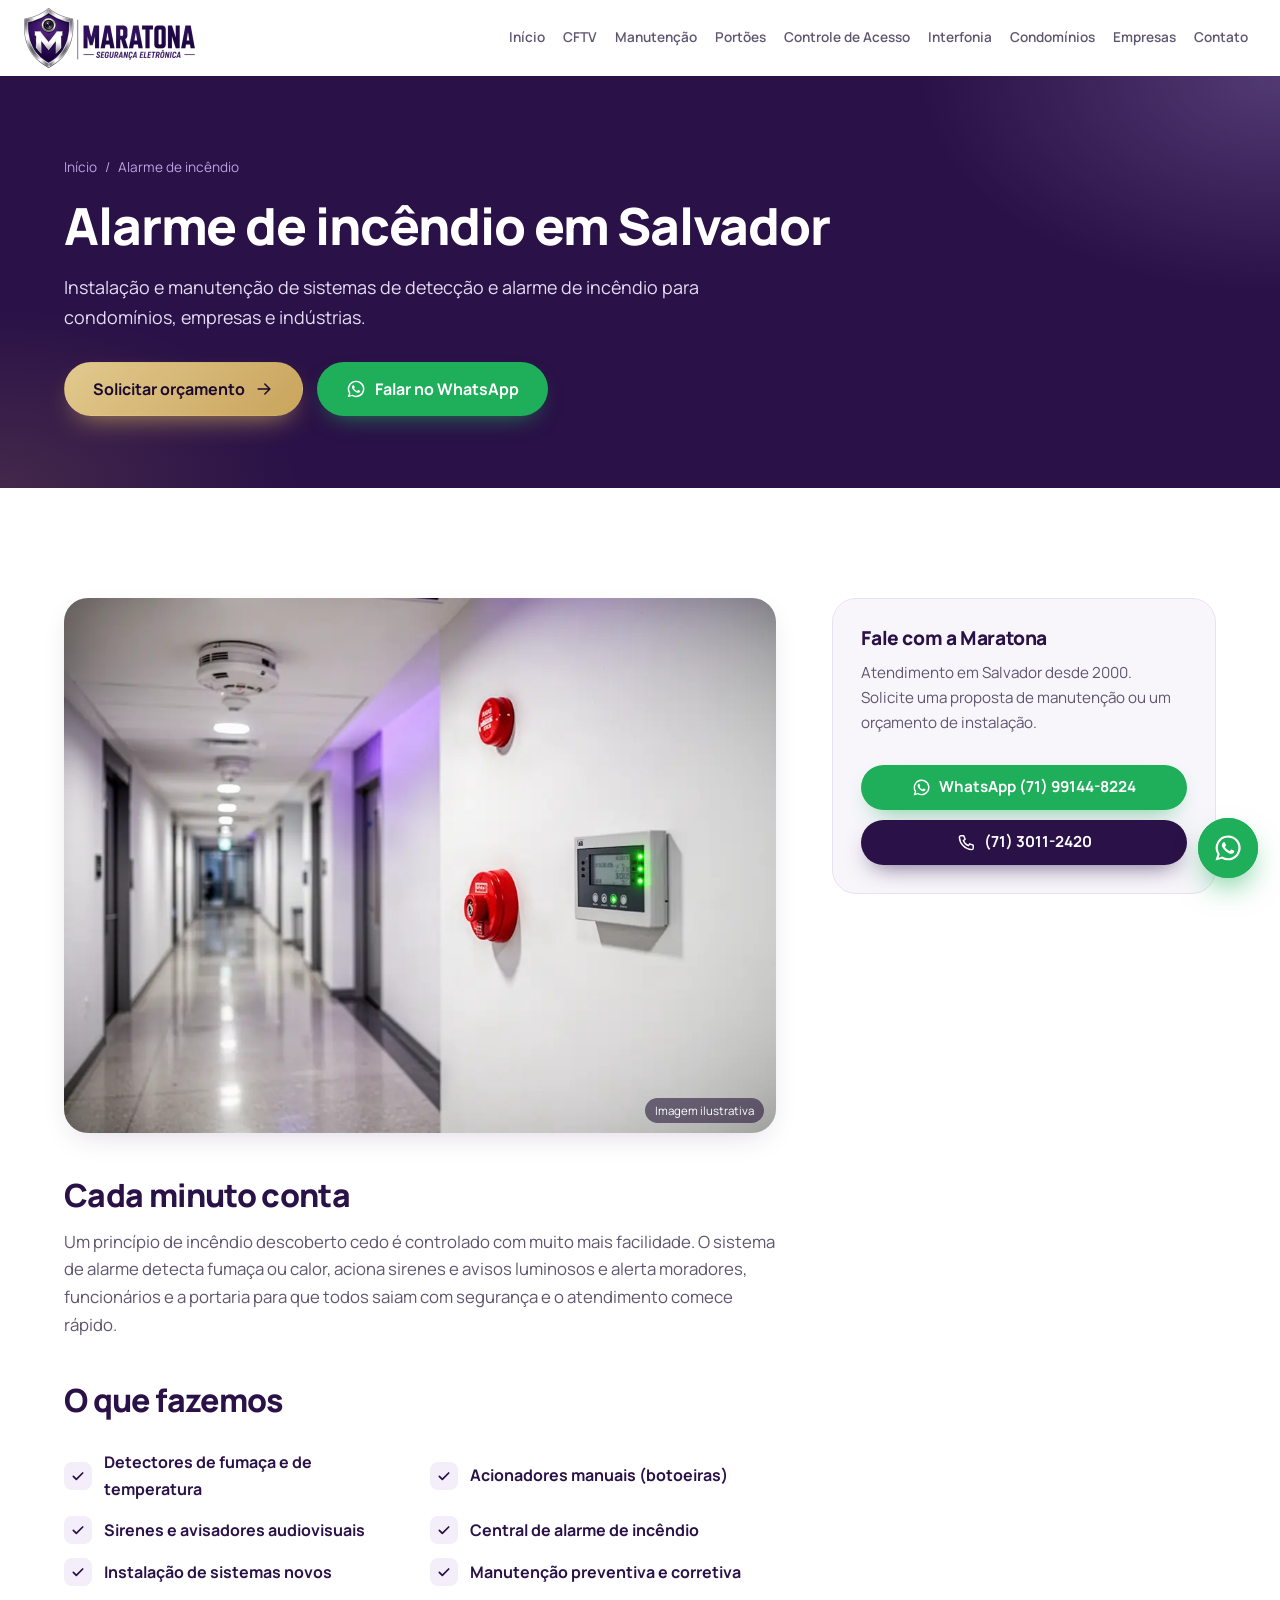
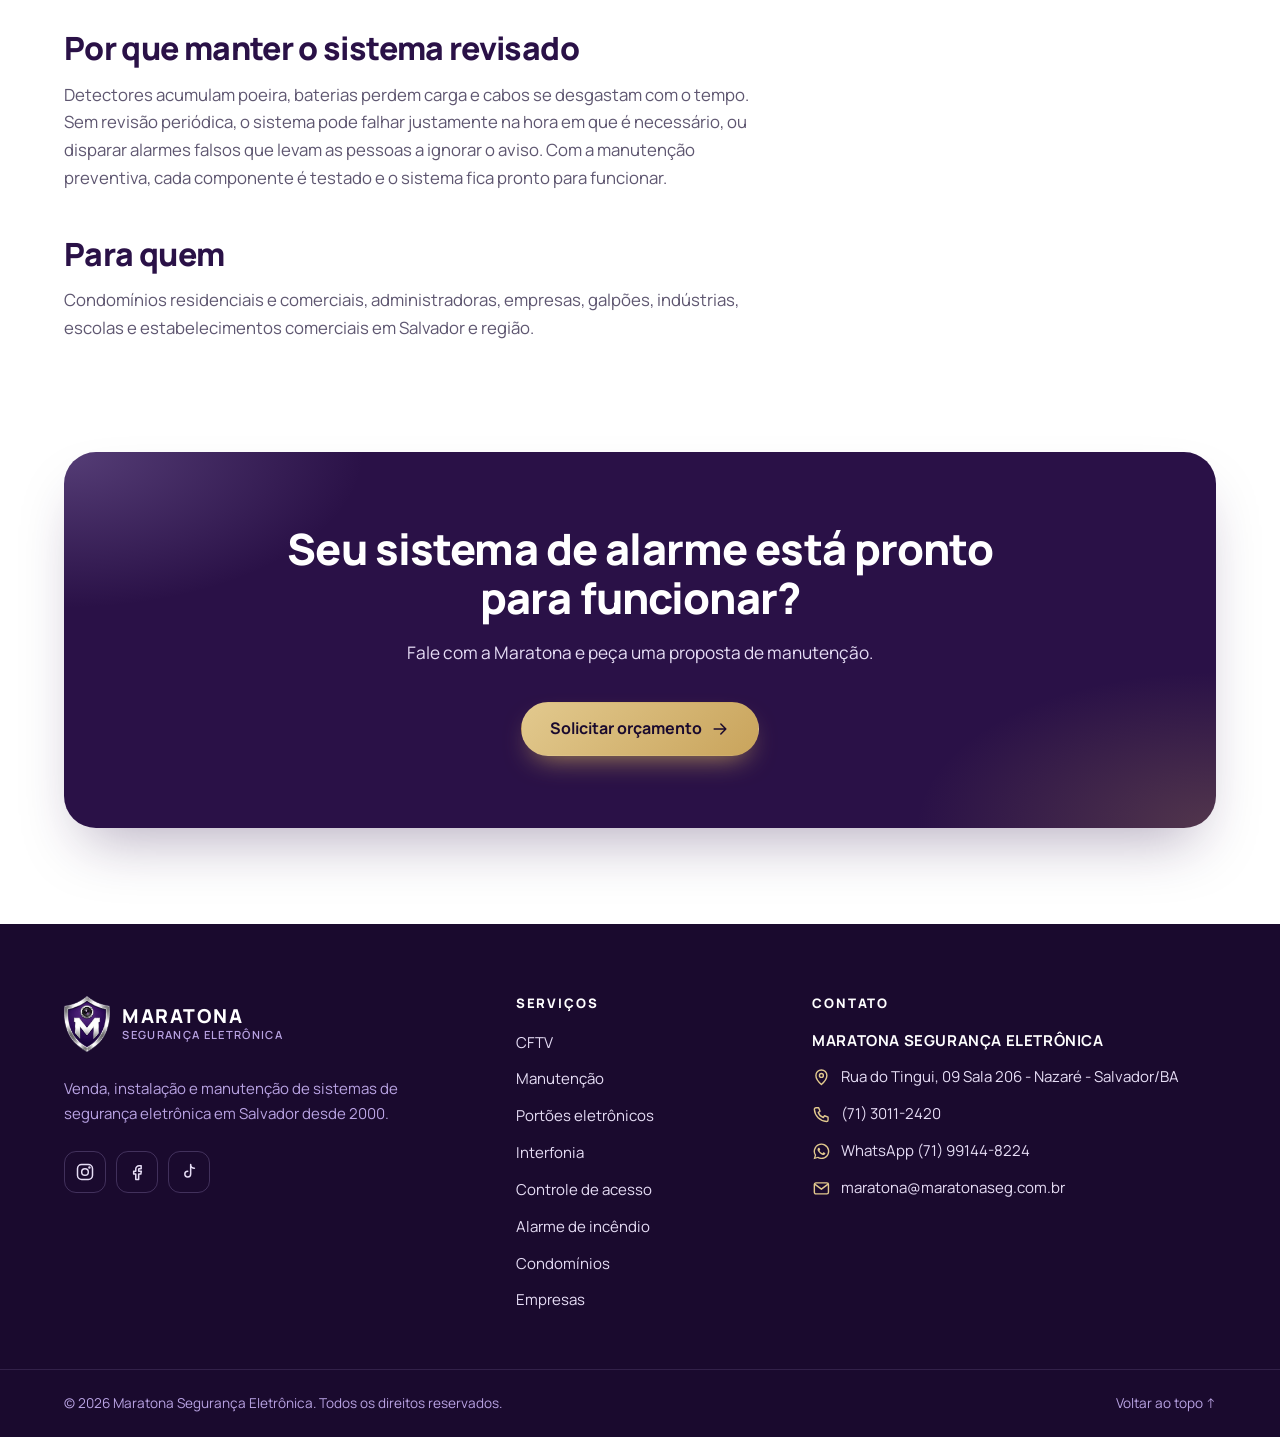
==== commit 0eae45d7: "Troca ofertas de avaliação por proposta de manutenção Co-Authored-By: Claude Opus 5.5 <noreply@anthr" ====
--- a/alarme-de-incendio/index.html
+++ b/alarme-de-incendio/index.html
@@ -132,7 +132,7 @@
       </div>
       <aside class="page-aside">
         <h3>Fale com a Maratona</h3>
-        <p>Atendimento em Salvador desde 2000. Solicite uma avaliação do seu sistema ou um orçamento de instalação.</p>
+        <p>Atendimento em Salvador desde 2000. Solicite uma proposta de manutenção ou um orçamento de instalação.</p>
         <a class="btn btn--whats" href="https://wa.me/5571991448224?text=Ol%C3%A1%2C%20vim%20pelo%20site%20e%20gostaria%20de%20um%20or%C3%A7amento%20de%20alarme%20de%20inc%C3%AAndio." target="_blank" rel="noopener"><svg class="icon"><use href="#i-whatsapp"/></svg> WhatsApp (71) 99144-8224</a>
         <a class="btn btn--primary" href="tel:+557130112420"><svg class="icon"><use href="#i-phone"/></svg> (71) 3011-2420</a>
       </aside>
@@ -143,7 +143,7 @@
     <div class="container">
       <div class="cta-final__inner">
         <h2>Seu sistema de alarme está pronto para funcionar?</h2>
-        <p>Fale com a Maratona e agende uma avaliação.</p>
+        <p>Fale com a Maratona e peça uma proposta de manutenção.</p>
         <div class="cta-final__actions">
           <a class="btn btn--gold btn--lg" href="../#contato" data-servico="Alarme de incêndio">Solicitar orçamento <svg class="icon"><use href="#i-arrow"/></svg></a>
         </div>
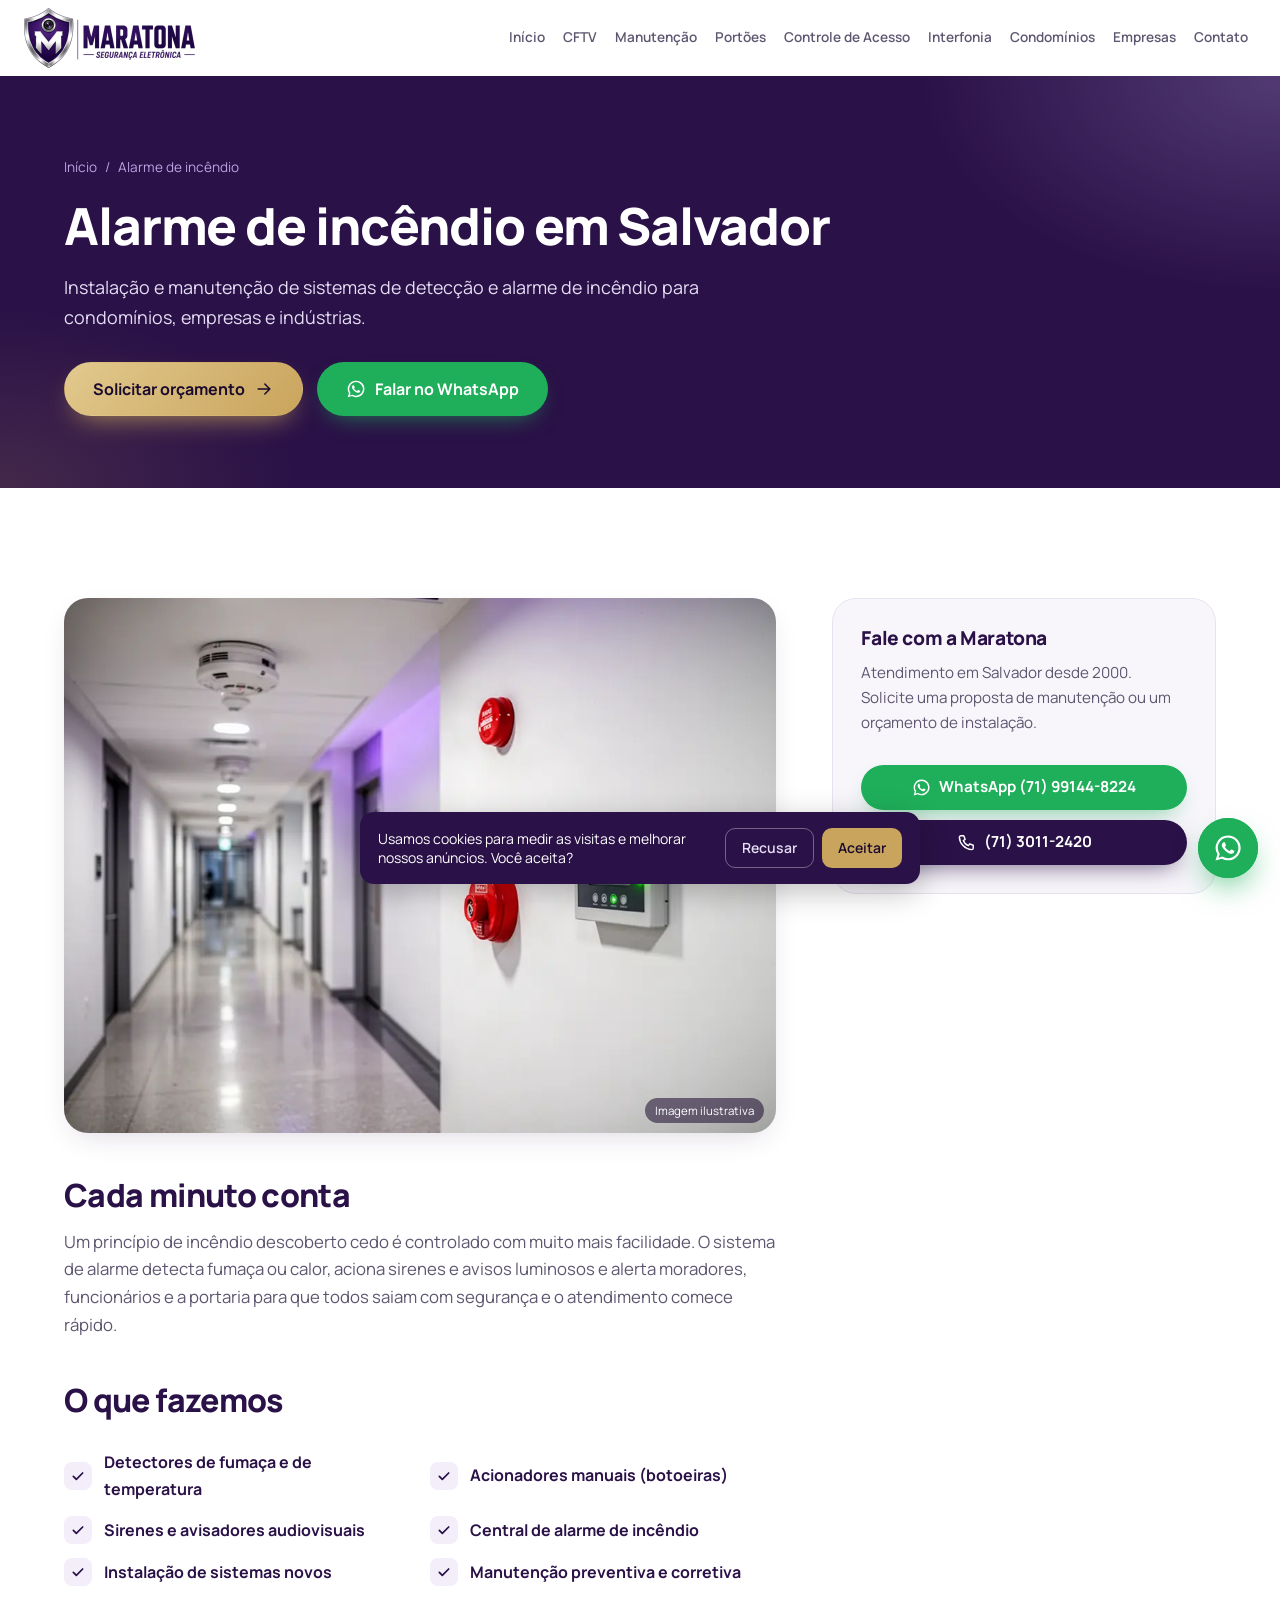
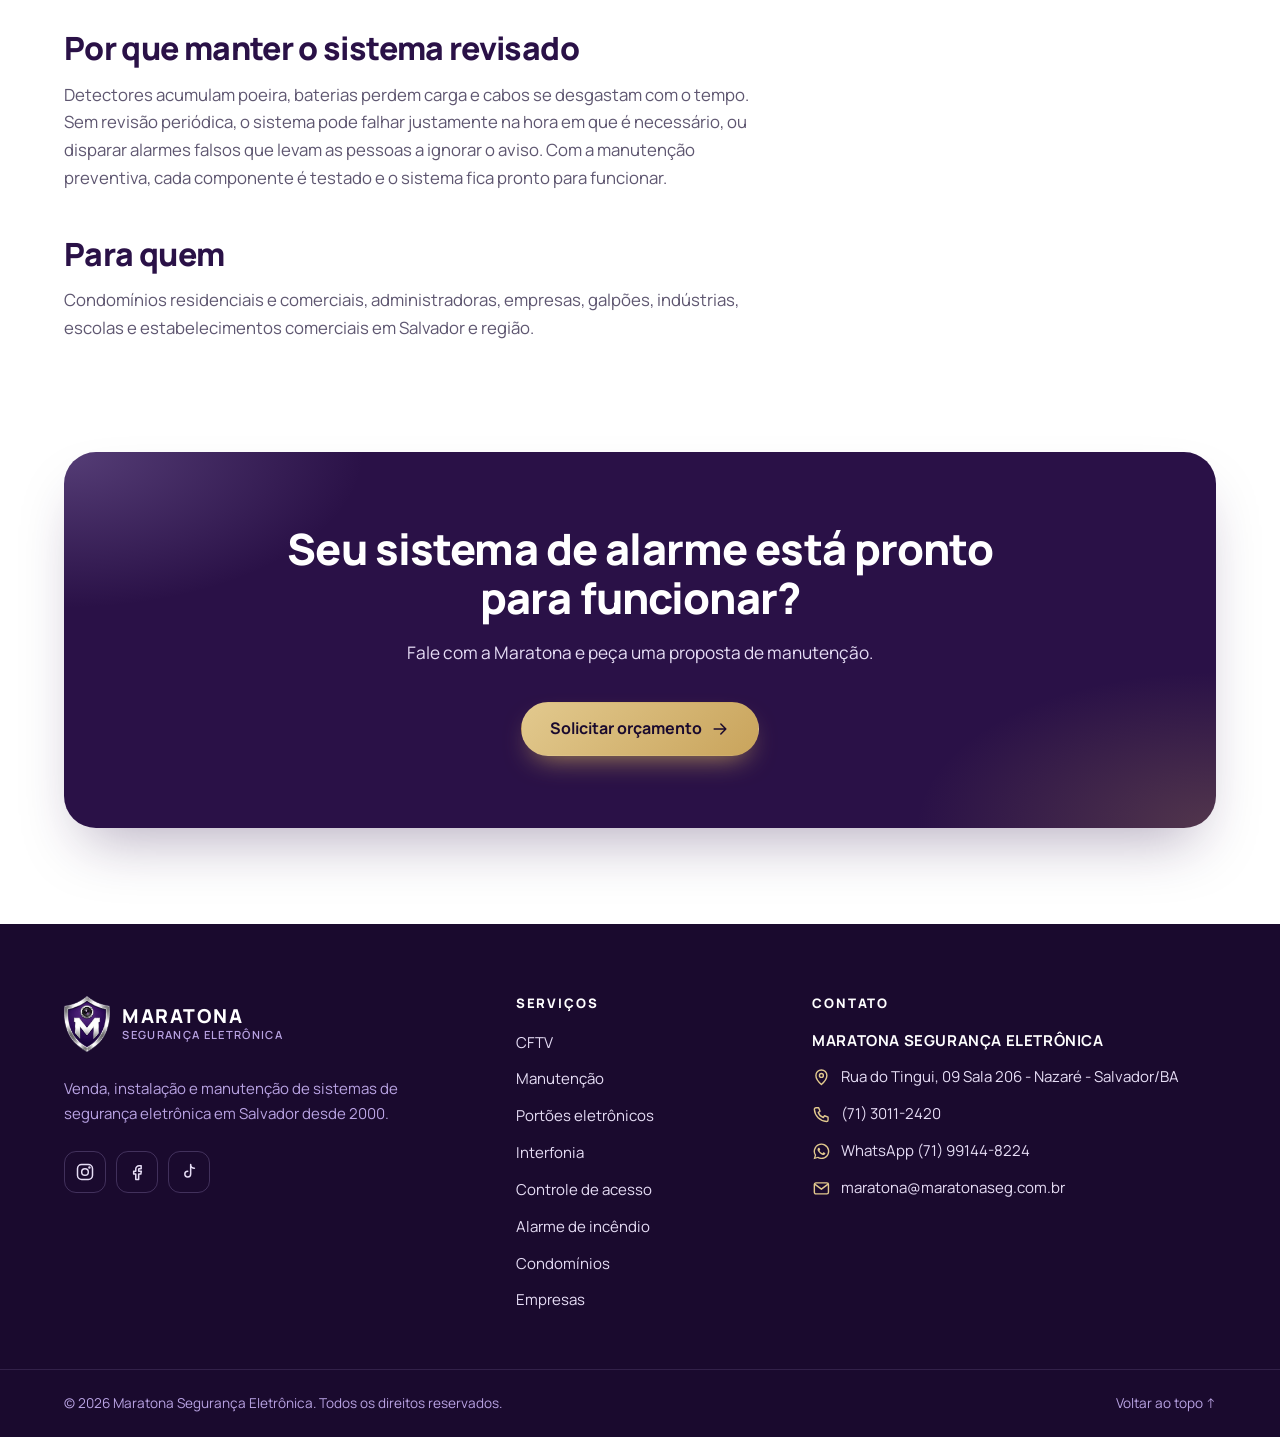
==== commit 65fe6298: "Força navegadores a baixar o tracking.js atualizado Co-Authored-By: Claude Opus 5.5 <noreply@anthrop" ====
--- a/alarme-de-incendio/index.html
+++ b/alarme-de-incendio/index.html
@@ -206,5 +206,6 @@
 </a>
 
 <script src="../script.js" defer></script>
+<script src="../tracking.js?v=2" defer></script>
 </body>
 </html>
